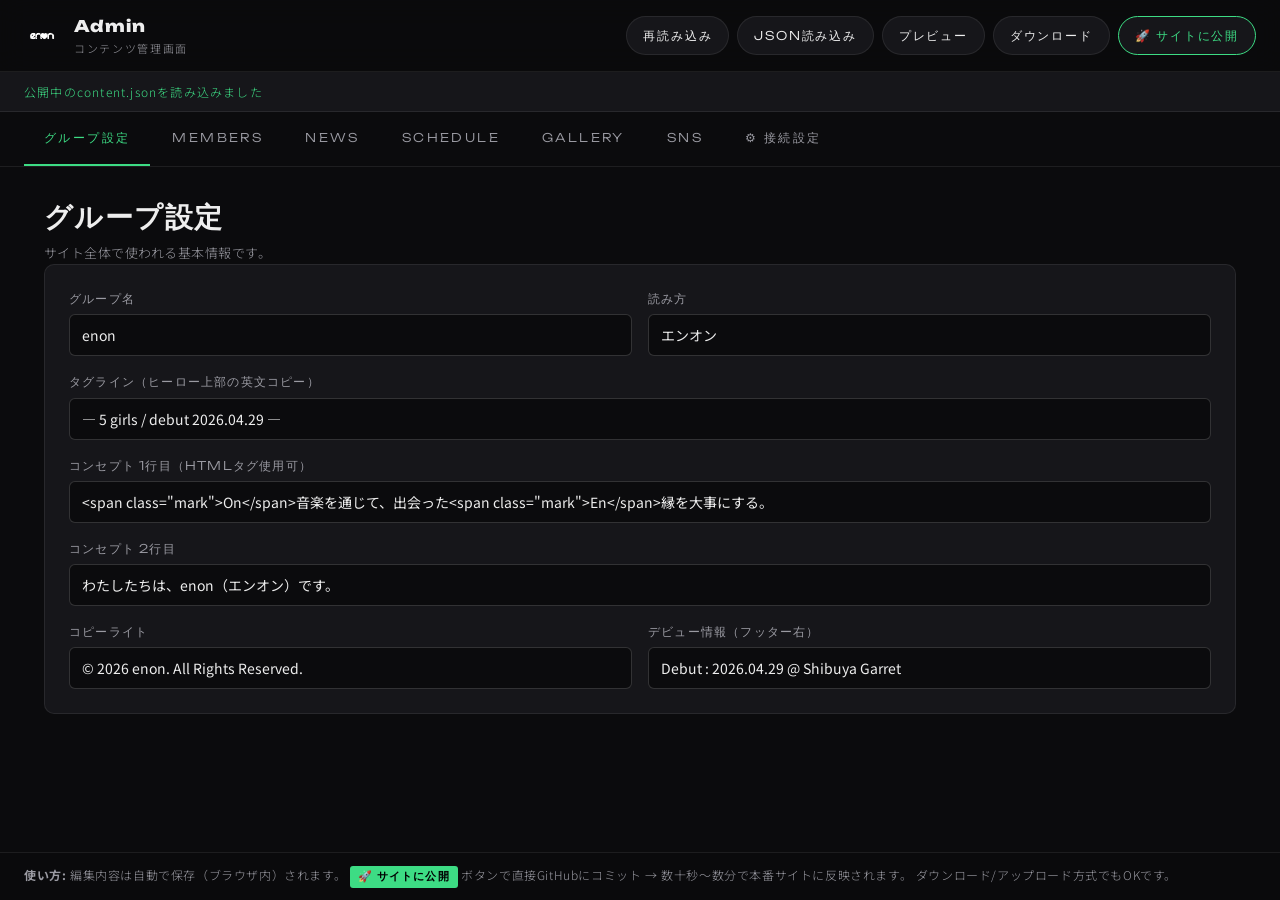
==== admin/index.html @ a54b24b9 "Add GitHub API direct publish" ====
<!DOCTYPE html>
<html lang="ja">
<head>
<meta charset="UTF-8">
<meta name="viewport" content="width=device-width,initial-scale=1">
<title>enon Admin | コンテンツ管理</title>
<meta name="robots" content="noindex,nofollow">
<link rel="icon" type="image/svg+xml" href="../images/logo.png">
<link rel="stylesheet" href="admin.css">
</head>
<body>

<header class="a-header">
  <div class="a-header__brand">
    <img src="../images/logo.png" alt="enon" class="a-header__logo">
    <div>
      <div class="a-header__title">Admin</div>
      <div class="a-header__sub">コンテンツ管理画面</div>
    </div>
  </div>
  <div class="a-header__actions">
    <button class="a-btn a-btn--ghost" id="loadFromFileBtn" title="公開中のcontent.jsonに戻す">再読み込み</button>
    <button class="a-btn a-btn--ghost" id="importBtn" title="JSONファイルを読み込む">JSON読み込み</button>
    <button class="a-btn a-btn--ghost" id="previewBtn">プレビュー</button>
    <button class="a-btn a-btn--ghost" id="downloadBtn" title="content.jsonをダウンロード">ダウンロード</button>
    <button class="a-btn a-btn--primary" id="publishBtn">🚀 サイトに公開</button>
    <input type="file" id="importFile" accept=".json,application/json" hidden>
  </div>
</header>

<div class="a-status" id="status"></div>

<nav class="a-tabs">
  <button class="a-tab active" data-tab="group">グループ設定</button>
  <button class="a-tab" data-tab="members">Members</button>
  <button class="a-tab" data-tab="news">News</button>
  <button class="a-tab" data-tab="schedule">Schedule</button>
  <button class="a-tab" data-tab="gallery">Gallery</button>
  <button class="a-tab" data-tab="sns">SNS</button>
  <button class="a-tab" data-tab="settings">⚙ 接続設定</button>
</nav>

<main class="a-main">

  <!-- GROUP -->
  <section class="a-pane active" data-pane="group">
    <h2 class="a-pane__title">グループ設定</h2>
    <p class="a-pane__desc">サイト全体で使われる基本情報です。</p>
    <div class="a-grid">
      <label class="a-field">
        <span>グループ名</span>
        <input type="text" data-group="name">
      </label>
      <label class="a-field">
        <span>読み方</span>
        <input type="text" data-group="reading">
      </label>
      <label class="a-field a-field--wide">
        <span>タグライン（ヒーロー上部の英文コピー）</span>
        <input type="text" data-group="tagline">
      </label>
      <label class="a-field a-field--wide">
        <span>コンセプト 1行目（HTMLタグ使用可）</span>
        <input type="text" data-group="conceptLine1">
      </label>
      <label class="a-field a-field--wide">
        <span>コンセプト 2行目</span>
        <input type="text" data-group="conceptLine2">
      </label>
      <label class="a-field">
        <span>コピーライト</span>
        <input type="text" data-group="copyright">
      </label>
      <label class="a-field">
        <span>デビュー情報（フッター右）</span>
        <input type="text" data-group="debutLine">
      </label>
    </div>
  </section>

  <!-- MEMBERS -->
  <section class="a-pane" data-pane="members">
    <div class="a-pane__head">
      <div>
        <h2 class="a-pane__title">Members</h2>
        <p class="a-pane__desc">メンバー情報の追加・編集・並び替え・削除。</p>
      </div>
      <button class="a-btn a-btn--primary" id="addMemberBtn">＋ メンバー追加</button>
    </div>
    <div class="a-list" id="memberList"></div>
  </section>

  <!-- NEWS -->
  <section class="a-pane" data-pane="news">
    <div class="a-pane__head">
      <div>
        <h2 class="a-pane__title">News</h2>
        <p class="a-pane__desc">お知らせ一覧。上にある項目ほどサイトの上部に表示されます。</p>
      </div>
      <button class="a-btn a-btn--primary" id="addNewsBtn">＋ ニュース追加</button>
    </div>
    <div class="a-list" id="newsList"></div>
  </section>

  <!-- SCHEDULE -->
  <section class="a-pane" data-pane="schedule">
    <div class="a-pane__head">
      <div>
        <h2 class="a-pane__title">Schedule</h2>
        <p class="a-pane__desc">ライブ・イベント・メディア出演情報。</p>
      </div>
      <button class="a-btn a-btn--primary" id="addScheduleBtn">＋ スケジュール追加</button>
    </div>
    <div class="a-list" id="scheduleList"></div>
  </section>

  <!-- GALLERY -->
  <section class="a-pane" data-pane="gallery">
    <div class="a-pane__head">
      <div>
        <h2 class="a-pane__title">Gallery</h2>
        <p class="a-pane__desc">ギャラリーセルのラベルと背景カラー（c1〜c8）。</p>
      </div>
      <button class="a-btn a-btn--primary" id="addGalleryBtn">＋ ギャラリー追加</button>
    </div>
    <div class="a-list" id="galleryList"></div>
  </section>

  <!-- SNS -->
  <section class="a-pane" data-pane="sns">
    <div class="a-pane__head">
      <div>
        <h2 class="a-pane__title">SNS リンク</h2>
        <p class="a-pane__desc">トップページ下部のSNSボタンのリンクとラベル。</p>
      </div>
      <button class="a-btn a-btn--primary" id="addSnsBtn">＋ SNS追加</button>
    </div>
    <div class="a-list" id="snsList"></div>
  </section>

  <!-- SETTINGS -->
  <section class="a-pane" data-pane="settings">
    <h2 class="a-pane__title">⚙ GitHub 接続設定</h2>
    <p class="a-pane__desc">「🚀 サイトに公開」ボタンで、編集内容を直接GitHubにコミットするための設定です。Tokenはこのブラウザ内にのみ保存され、外部には送信されません。</p>

    <div class="a-grid" style="margin-bottom:20px">
      <label class="a-field">
        <span>GitHub Username</span>
        <input type="text" id="gh-owner" placeholder="yamada41122">
      </label>
      <label class="a-field">
        <span>Repository Name</span>
        <input type="text" id="gh-repo" placeholder="enon_web">
      </label>
      <label class="a-field">
        <span>Branch</span>
        <input type="text" id="gh-branch" placeholder="main">
      </label>
      <label class="a-field">
        <span>Personal Access Token (PAT)</span>
        <input type="password" id="gh-token" placeholder="github_pat_... または ghp_..." autocomplete="off">
      </label>
      <div class="a-field a-field--wide" style="flex-direction:row;gap:10px;align-items:center;flex-wrap:wrap">
        <button class="a-btn a-btn--primary" id="saveSettingsBtn">設定を保存</button>
        <button class="a-btn a-btn--ghost" id="testConnBtn">接続テスト</button>
        <button class="a-btn a-btn--danger" id="clearTokenBtn">Tokenを削除</button>
        <label style="display:inline-flex;gap:6px;align-items:center;font-size:12px;color:var(--a-text-dim)">
          <input type="checkbox" id="gh-showToken"> Tokenを表示
        </label>
      </div>
    </div>

    <div style="background:var(--a-panel);border:1px solid var(--a-line);border-radius:10px;padding:22px;line-height:1.9">
      <h3 style="font-family:'Unbounded',sans-serif;font-size:14px;letter-spacing:.15em;margin-bottom:12px;color:var(--a-accent)">📘 Personal Access Tokenの作成手順</h3>
      <ol style="padding-left:20px;color:var(--a-text-dim);font-size:13px">
        <li><a href="https://github.com/settings/personal-access-tokens/new" target="_blank" rel="noopener">Fine-grained Personal Access Token 発行ページ</a>を開く</li>
        <li><strong>Token name</strong>: <code>enon-admin</code> など</li>
        <li><strong>Expiration</strong>: 90日など任意</li>
        <li><strong>Repository access</strong>: <code>Only select repositories</code> → <code>enon_web</code> を選択</li>
        <li><strong>Permissions</strong> → <strong>Repository permissions</strong> で <code>Contents</code> を <code>Read and write</code> に設定</li>
        <li><strong>Generate token</strong> → 表示された <code>github_pat_...</code> をコピーして上の欄に貼り付け</li>
        <li>「設定を保存」→「接続テスト」で確認</li>
      </ol>
      <p style="margin-top:14px;font-size:12px;color:var(--a-text-dim)">
        <strong>🔒 セキュリティ:</strong> Tokenはお使いのブラウザのlocalStorageにのみ保存されます。他人と共有しているPCでは使用後に「Tokenを削除」を押してください。
      </p>
    </div>
  </section>

</main>

<footer class="a-footer">
  <div class="a-footer__hint">
    <strong>使い方:</strong> 編集内容は自動で保存（ブラウザ内）されます。
    <span class="a-kbd">🚀 サイトに公開</span> ボタンで直接GitHubにコミット → 数十秒〜数分で本番サイトに反映されます。
    ダウンロード/アップロード方式でもOKです。
  </div>
</footer>

<script src="admin.js"></script>
</body>
</html>
---- admin/admin.css ----
/* =========================================================
   enon admin - management UI
   ========================================================= */
@import url('https://fonts.googleapis.com/css2?family=Noto+Sans+JP:wght@300;400;500;700&family=Unbounded:wght@400;600;800&display=swap');

:root{
  --a-bg:#0b0b0d;
  --a-panel:#16161a;
  --a-panel-2:#1e1e24;
  --a-line:rgba(255,255,255,.08);
  --a-line-strong:rgba(255,255,255,.16);
  --a-text:#eee;
  --a-text-dim:#9a9aa2;
  --a-accent:#3ddc84;
  --a-accent-2:#4fd1ff;
  --a-danger:#ff5a6e;
  --a-warn:#ffd84a;
}

*{box-sizing:border-box;margin:0;padding:0}
html,body{background:var(--a-bg);color:var(--a-text);font-family:'Noto Sans JP',sans-serif;font-weight:300;letter-spacing:.03em;line-height:1.6}
a{color:var(--a-accent-2);text-decoration:none}
img{display:block;max-width:100%}
button{font:inherit;cursor:pointer}

/* HEADER */
.a-header{
  position:sticky;top:0;z-index:20;
  display:flex;align-items:center;justify-content:space-between;gap:20px;
  padding:14px 24px;
  background:rgba(11,11,13,.92);
  backdrop-filter:blur(14px);
  border-bottom:1px solid var(--a-line);
  flex-wrap:wrap;
}
.a-header__brand{display:flex;align-items:center;gap:14px}
.a-header__logo{height:36px;width:auto}
.a-header__title{font-family:'Unbounded',sans-serif;font-size:16px;font-weight:800;letter-spacing:.08em}
.a-header__sub{font-size:11px;color:var(--a-text-dim);letter-spacing:.15em}
.a-header__actions{display:flex;gap:8px;flex-wrap:wrap}

.a-btn{
  border:1px solid var(--a-line-strong);background:var(--a-panel);color:var(--a-text);
  padding:9px 16px;border-radius:999px;font-size:12px;letter-spacing:.15em;
  font-family:'Unbounded',sans-serif;text-transform:uppercase;
  transition:all .2s;white-space:nowrap;
}
.a-btn:hover{border-color:var(--a-text);background:var(--a-panel-2)}
.a-btn--primary{border-color:var(--a-accent);color:var(--a-accent)}
.a-btn--primary:hover{background:var(--a-accent);color:#000}
.a-btn--ghost{border-color:var(--a-line)}
.a-btn--danger{border-color:var(--a-danger);color:var(--a-danger)}
.a-btn--danger:hover{background:var(--a-danger);color:#000}
.a-btn--sm{padding:6px 12px;font-size:11px}

/* STATUS bar */
.a-status{
  padding:10px 24px;font-size:12px;color:var(--a-text-dim);letter-spacing:.1em;
  border-bottom:1px solid var(--a-line);background:var(--a-panel);
  min-height:38px;display:flex;align-items:center;
}
.a-status.ok{color:var(--a-accent)}
.a-status.err{color:var(--a-danger)}

/* TABS */
.a-tabs{
  display:flex;gap:2px;padding:0 24px;background:var(--a-bg);
  border-bottom:1px solid var(--a-line);
  overflow-x:auto;
}
.a-tab{
  background:transparent;border:0;color:var(--a-text-dim);
  padding:16px 20px;font-size:12px;letter-spacing:.2em;text-transform:uppercase;
  font-family:'Unbounded',sans-serif;border-bottom:2px solid transparent;
  transition:color .2s,border-color .2s;white-space:nowrap;
}
.a-tab:hover{color:var(--a-text)}
.a-tab.active{color:var(--a-accent);border-bottom-color:var(--a-accent)}

/* PANES */
.a-main{padding:28px 24px 120px;max-width:1240px;margin:0 auto}
.a-pane{display:none}
.a-pane.active{display:block;animation:fadeIn .25s ease}
@keyframes fadeIn{from{opacity:0;transform:translateY(6px)}to{opacity:1;transform:none}}
.a-pane__head{display:flex;justify-content:space-between;align-items:flex-end;gap:20px;margin-bottom:24px;flex-wrap:wrap}
.a-pane__title{font-family:'Unbounded',sans-serif;font-size:28px;font-weight:800;letter-spacing:.05em}
.a-pane__desc{color:var(--a-text-dim);font-size:13px;margin-top:4px}

/* FIELD GRID */
.a-grid{
  display:grid;grid-template-columns:repeat(2,1fr);gap:16px;
  background:var(--a-panel);padding:24px;border-radius:10px;border:1px solid var(--a-line);
}
.a-field{display:flex;flex-direction:column;gap:6px}
.a-field--wide{grid-column:1 / -1}
.a-field > span{font-size:12px;color:var(--a-text-dim);letter-spacing:.1em;font-family:'Unbounded',sans-serif;text-transform:uppercase}
.a-field input,.a-field textarea,.a-field select{
  background:var(--a-bg);color:var(--a-text);
  border:1px solid var(--a-line-strong);border-radius:6px;
  padding:10px 12px;font-size:14px;font-family:inherit;
  transition:border-color .2s;
}
.a-field input:focus,.a-field textarea:focus,.a-field select:focus{outline:none;border-color:var(--a-accent)}
.a-field textarea{resize:vertical;min-height:86px;line-height:1.6}
@media (max-width:720px){
  .a-grid{grid-template-columns:1fr;padding:16px}
}

/* LIST (cards) */
.a-list{display:flex;flex-direction:column;gap:12px}
.a-card{
  background:var(--a-panel);border:1px solid var(--a-line);border-radius:10px;
  padding:18px 20px;transition:border-color .2s;
}
.a-card:hover{border-color:var(--a-line-strong)}
.a-card__head{
  display:flex;align-items:center;justify-content:space-between;gap:12px;
  margin-bottom:12px;flex-wrap:wrap;
}
.a-card__label{font-family:'Unbounded',sans-serif;font-size:12px;letter-spacing:.15em;color:var(--a-text-dim);text-transform:uppercase}
.a-card__badge{
  display:inline-block;padding:3px 8px;border-radius:4px;font-size:10px;
  letter-spacing:.2em;text-transform:uppercase;font-family:'Unbounded',sans-serif;
  border:1px solid currentColor;
}
.a-card__badge.live{color:#ff7ab6}
.a-card__badge.info{color:#4fd1ff}
.a-card__badge.media{color:#3ddc84}
.a-card__badge.goods{color:#ffd84a}
.a-card__actions{display:flex;gap:6px}

.a-card__grid{display:grid;grid-template-columns:repeat(2,1fr);gap:12px}
.a-card__grid--3{grid-template-columns:repeat(3,1fr)}
.a-card__grid--4{grid-template-columns:repeat(4,1fr)}
.a-card__field{display:flex;flex-direction:column;gap:4px}
.a-card__field--wide{grid-column:1 / -1}
.a-card__field > span{font-size:11px;color:var(--a-text-dim);letter-spacing:.1em;font-family:'Unbounded',sans-serif;text-transform:uppercase}
.a-card__field input,.a-card__field select,.a-card__field textarea{
  background:var(--a-bg);color:var(--a-text);
  border:1px solid var(--a-line-strong);border-radius:5px;
  padding:8px 10px;font-size:13px;font-family:inherit;
}
.a-card__field input:focus,.a-card__field select:focus,.a-card__field textarea:focus{outline:none;border-color:var(--a-accent)}
.a-card__field textarea{resize:vertical;min-height:60px;line-height:1.55}

@media (max-width:720px){
  .a-card__grid,.a-card__grid--3,.a-card__grid--4{grid-template-columns:1fr}
}

/* FOOTER hint */
.a-footer{
  position:fixed;left:0;right:0;bottom:0;z-index:20;
  background:rgba(11,11,13,.95);
  border-top:1px solid var(--a-line);
  padding:12px 24px;font-size:12px;color:var(--a-text-dim);letter-spacing:.05em;
  backdrop-filter:blur(12px);
}
.a-footer code{background:var(--a-panel);padding:2px 6px;border-radius:3px;color:var(--a-accent-2);font-family:ui-monospace,monospace}
.a-kbd{
  display:inline-block;padding:2px 8px;background:var(--a-accent);color:#000;
  border-radius:3px;font-weight:600;letter-spacing:.1em;font-family:'Unbounded',sans-serif;font-size:11px;
}

@media (max-width:720px){
  .a-header{padding:12px 14px}
  .a-header__sub{display:none}
  .a-tabs{padding:0 8px}
  .a-tab{padding:14px 12px;font-size:11px;letter-spacing:.15em}
  .a-main{padding:20px 14px 160px}
  .a-pane__title{font-size:22px}
}

/* small helpers */
.a-mover{display:inline-flex;gap:2px}
.a-drag-handle{
  display:inline-flex;align-items:center;justify-content:center;
  width:32px;height:32px;border:1px solid var(--a-line-strong);border-radius:6px;
  background:var(--a-panel);color:var(--a-text-dim);
}
.a-drag-handle:hover{color:var(--a-text);border-color:var(--a-text)}
.a-empty{padding:40px;text-align:center;color:var(--a-text-dim);border:1px dashed var(--a-line-strong);border-radius:10px}
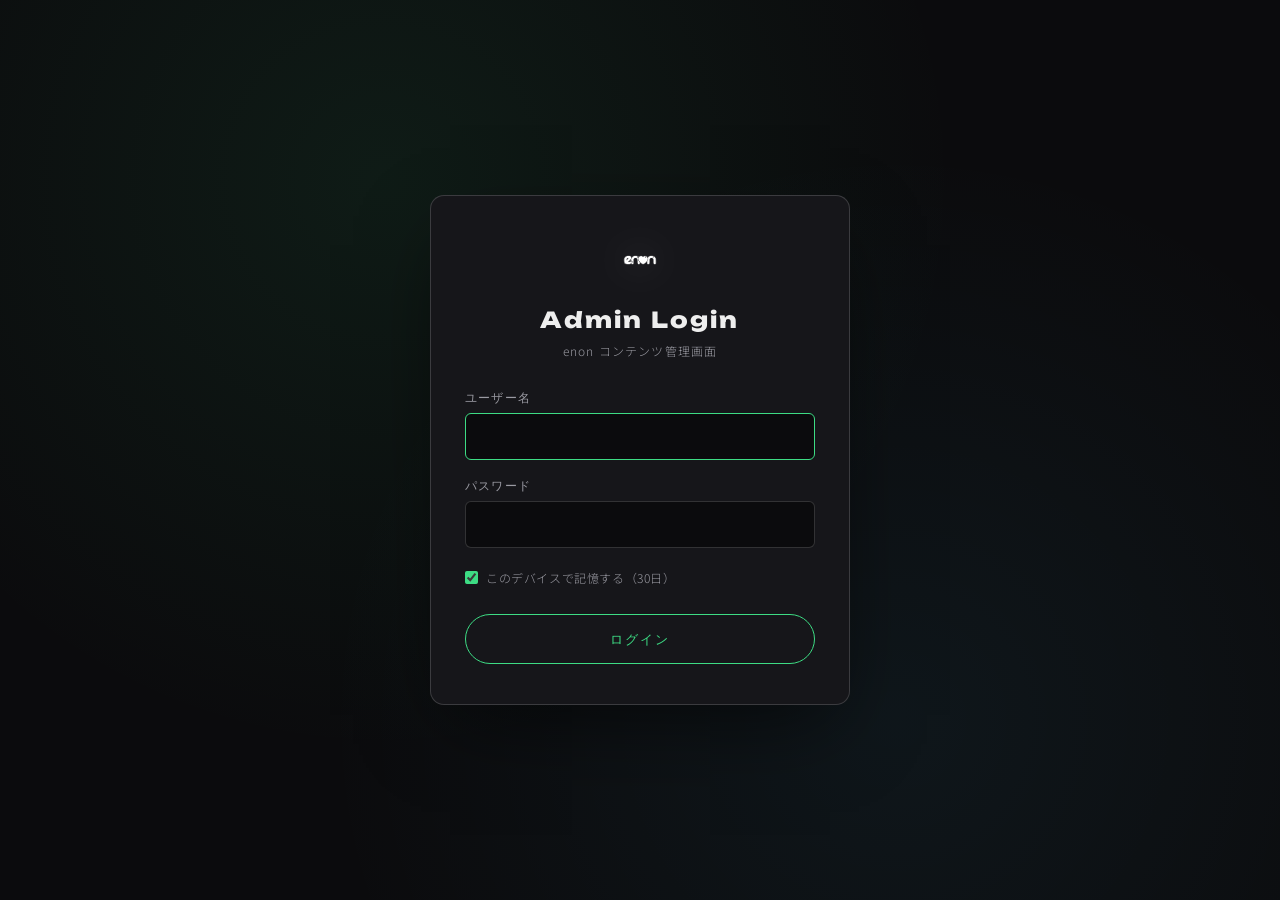
==== commit 64a004e0: "Add login gate to admin" ====
--- a/admin/index.html
+++ b/admin/index.html
@@ -5,10 +5,35 @@
 <meta name="viewport" content="width=device-width,initial-scale=1">
 <title>enon Admin | コンテンツ管理</title>
 <meta name="robots" content="noindex,nofollow">
-<link rel="icon" type="image/svg+xml" href="../images/logo.png">
+<link rel="icon" type="image/png" href="../images/logo.png">
 <link rel="stylesheet" href="admin.css">
 </head>
-<body>
+<body class="a-locked">
+
+<!-- LOGIN GATE -->
+<div class="a-login" id="loginGate">
+  <div class="a-login__card">
+    <img src="../images/logo.png" alt="enon" class="a-login__logo">
+    <h1 class="a-login__title">Admin Login</h1>
+    <p class="a-login__sub">enon コンテンツ管理画面</p>
+    <form id="loginForm" autocomplete="off">
+      <label class="a-field">
+        <span>ユーザー名</span>
+        <input type="text" id="loginUser" autocomplete="username" required>
+      </label>
+      <label class="a-field">
+        <span>パスワード</span>
+        <input type="password" id="loginPass" autocomplete="current-password" required>
+      </label>
+      <label class="a-login__remember">
+        <input type="checkbox" id="loginRemember" checked>
+        <span>このデバイスで記憶する（30日）</span>
+      </label>
+      <div class="a-login__error" id="loginError" hidden></div>
+      <button type="submit" class="a-btn a-btn--primary a-login__submit">ログイン</button>
+    </form>
+  </div>
+</div>
 
 <header class="a-header">
   <div class="a-header__brand">
@@ -24,6 +49,7 @@
     <button class="a-btn a-btn--ghost" id="previewBtn">プレビュー</button>
     <button class="a-btn a-btn--ghost" id="downloadBtn" title="content.jsonをダウンロード">ダウンロード</button>
     <button class="a-btn a-btn--primary" id="publishBtn">🚀 サイトに公開</button>
+    <button class="a-btn a-btn--ghost" id="logoutBtn" title="ログアウト">ログアウト</button>
     <input type="file" id="importFile" accept=".json,application/json" hidden>
   </div>
 </header>
@@ -87,7 +113,7 @@
       </div>
       <button class="a-btn a-btn--primary" id="addMemberBtn">＋ メンバー追加</button>
     </div>
-    <div class="a-list" id="memberList"></div>
+    <div class="a-list" id="membersList"></div>
   </section>
 
   <!-- NEWS -->
--- a/admin/admin.css
+++ b/admin/admin.css
@@ -179,3 +179,64 @@
 }
 .a-drag-handle:hover{color:var(--a-text);border-color:var(--a-text)}
 .a-empty{padding:40px;text-align:center;color:var(--a-text-dim);border:1px dashed var(--a-line-strong);border-radius:10px}
+
+/* ---------- LOGIN GATE ---------- */
+body.a-locked > .a-header,
+body.a-locked > .a-status,
+body.a-locked > .a-tabs,
+body.a-locked > .a-main,
+body.a-locked > .a-footer{
+  display:none !important;
+}
+.a-login{
+  position:fixed;inset:0;z-index:100;
+  display:flex;align-items:center;justify-content:center;
+  background:
+    radial-gradient(circle at 30% 20%, rgba(61,220,132,.08), transparent 50%),
+    radial-gradient(circle at 70% 80%, rgba(79,209,255,.06), transparent 50%),
+    var(--a-bg);
+  padding:24px;
+}
+body:not(.a-locked) .a-login{display:none}
+.a-login__card{
+  width:100%;max-width:420px;
+  background:var(--a-panel);border:1px solid var(--a-line-strong);border-radius:14px;
+  padding:40px 34px;box-shadow:0 30px 80px -20px rgba(0,0,0,.6);
+  animation:loginIn .5s cubic-bezier(.2,.8,.2,1);
+}
+@keyframes loginIn{
+  from{opacity:0;transform:translateY(20px) scale(.96)}
+  to{opacity:1;transform:none}
+}
+.a-login__logo{
+  display:block;margin:0 auto 18px;height:48px;width:auto;
+  filter:drop-shadow(0 0 20px rgba(255,255,255,.3));
+}
+.a-login__title{
+  font-family:'Unbounded',sans-serif;font-size:22px;font-weight:800;letter-spacing:.1em;
+  text-align:center;margin-bottom:4px;
+}
+.a-login__sub{
+  text-align:center;color:var(--a-text-dim);font-size:12px;letter-spacing:.1em;
+  margin-bottom:28px;
+}
+.a-login form{display:flex;flex-direction:column;gap:16px}
+.a-login .a-field input{
+  background:var(--a-bg);color:var(--a-text);
+  border:1px solid var(--a-line-strong);border-radius:6px;
+  padding:12px 14px;font-size:15px;font-family:inherit;
+  transition:border-color .2s;
+}
+.a-login .a-field input:focus{outline:none;border-color:var(--a-accent)}
+.a-login__remember{
+  display:flex;align-items:center;gap:8px;
+  color:var(--a-text-dim);font-size:12px;letter-spacing:.05em;margin-top:4px;
+  cursor:pointer;user-select:none;
+}
+.a-login__remember input{accent-color:var(--a-accent)}
+.a-login__submit{margin-top:10px;padding:14px;font-size:13px}
+.a-login__error{
+  background:rgba(255,90,110,.1);border:1px solid var(--a-danger);
+  color:var(--a-danger);padding:10px 14px;border-radius:6px;
+  font-size:13px;letter-spacing:.02em;
+}
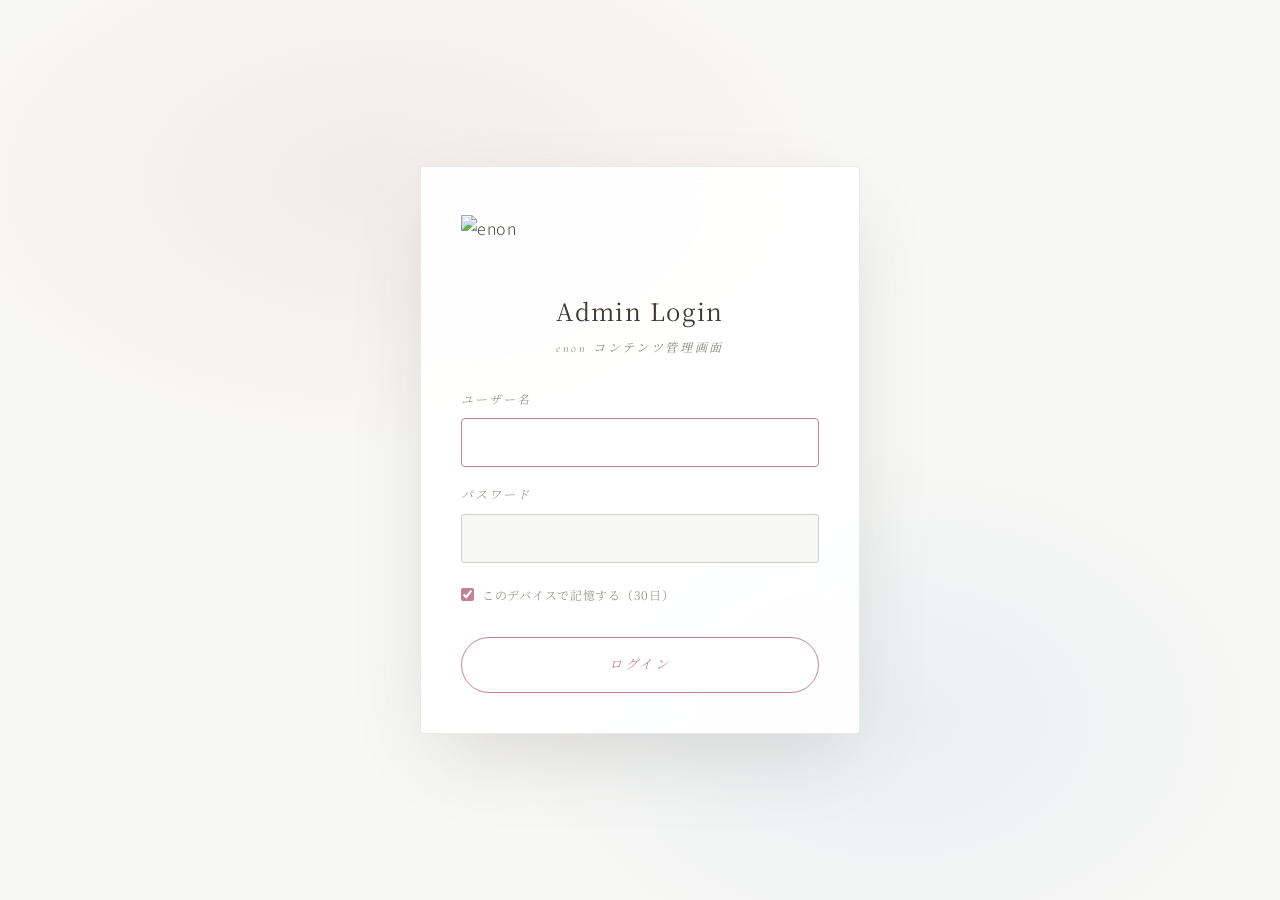
==== commit 1288c9fa: "i18n: Japanese + English with auto-detection and switcher" ====
--- a/admin/index.html
+++ b/admin/index.html
@@ -78,20 +78,36 @@
         <input type="text" data-group="name">
       </label>
       <label class="a-field">
-        <span>読み方</span>
+        <span>読み方 (JP)</span>
         <input type="text" data-group="reading">
       </label>
-      <label class="a-field a-field--wide">
-        <span>タグライン（ヒーロー上部の英文コピー）</span>
+      <label class="a-field">
+        <span>Reading (EN)</span>
+        <input type="text" data-group="reading_en">
+      </label>
+      <label class="a-field a-field--wide">
+        <span>タグライン (JP)</span>
         <input type="text" data-group="tagline">
       </label>
       <label class="a-field a-field--wide">
-        <span>コンセプト 1行目（HTMLタグ使用可）</span>
+        <span>Tagline (EN)</span>
+        <input type="text" data-group="tagline_en">
+      </label>
+      <label class="a-field a-field--wide">
+        <span>コンセプト 1行目 (JP / HTMLタグ使用可)</span>
         <input type="text" data-group="conceptLine1">
       </label>
       <label class="a-field a-field--wide">
-        <span>コンセプト 2行目</span>
+        <span>Concept Line 1 (EN / HTML allowed)</span>
+        <input type="text" data-group="conceptLine1_en">
+      </label>
+      <label class="a-field a-field--wide">
+        <span>コンセプト 2行目 (JP)</span>
         <input type="text" data-group="conceptLine2">
+      </label>
+      <label class="a-field a-field--wide">
+        <span>Concept Line 2 (EN)</span>
+        <input type="text" data-group="conceptLine2_en">
       </label>
       <label class="a-field">
         <span>コピーライト</span>
@@ -121,7 +137,7 @@
     <div class="a-pane__head">
       <div>
         <h2 class="a-pane__title">News</h2>
-        <p class="a-pane__desc">お知らせ一覧。上にある項目ほどサイトの上部に表示されます。</p>
+        <p class="a-pane__desc">お知らせ一覧。日付の新しい順に自動でソートされ、サイトでも同じ順で表示されます。</p>
       </div>
       <button class="a-btn a-btn--primary" id="addNewsBtn">＋ ニュース追加</button>
     </div>
--- a/admin/admin.css
+++ b/admin/admin.css
@@ -1,184 +1,350 @@
 /* =========================================================
-   enon admin - management UI
+   enon admin — brand tone (off-white / mincho / soft feminine)
    ========================================================= */
-@import url('https://fonts.googleapis.com/css2?family=Noto+Sans+JP:wght@300;400;500;700&family=Unbounded:wght@400;600;800&display=swap');
+@import url('https://fonts.googleapis.com/css2?family=Noto+Sans+JP:wght@300;400;500&family=Noto+Serif+JP:wght@300;400;500;600&family=Cormorant+Garamond:ital,wght@0,300;0,400;0,500;1,300;1,400;1,500&display=swap');
 
 :root{
-  --a-bg:#0b0b0d;
-  --a-panel:#16161a;
-  --a-panel-2:#1e1e24;
-  --a-line:rgba(255,255,255,.08);
-  --a-line-strong:rgba(255,255,255,.16);
-  --a-text:#eee;
-  --a-text-dim:#9a9aa2;
-  --a-accent:#3ddc84;
-  --a-accent-2:#4fd1ff;
-  --a-danger:#ff5a6e;
-  --a-warn:#ffd84a;
+  /* base palette — matches public site */
+  --a-bg:#F7F7F5;
+  --a-bg-soft:#EDE8E3;
+  --a-bg-warm:#F2EDE8;
+  --a-panel:rgba(255,255,255,.82);
+  --a-panel-2:rgba(255,255,255,.95);
+  --a-line:rgba(63,53,47,.10);
+  --a-line-strong:rgba(63,53,47,.20);
+
+  --a-text:#3F3833;
+  --a-text-dim:#8C857F;
+  --a-text-soft:#B5ADA6;
+
+  /* accents */
+  --a-accent:#C28194;       /* deeper smoky pink for action */
+  --a-accent-soft:#F4E4E4;
+  --a-accent-2:#BFB7AE;     /* greige */
+  --a-accent-3:#7B98AC;     /* smoky blue */
+  --a-accent-4:#7DA86B;     /* sage green */
+  --a-danger:#C76A78;
+  --a-warn:#B5A56B;
+
+  --serif:'Noto Serif JP','Cormorant Garamond',serif;
+  --serif-en:'Cormorant Garamond','Noto Serif JP',serif;
+  --sans:'Noto Sans JP',sans-serif;
 }
 
 *{box-sizing:border-box;margin:0;padding:0}
-html,body{background:var(--a-bg);color:var(--a-text);font-family:'Noto Sans JP',sans-serif;font-weight:300;letter-spacing:.03em;line-height:1.6}
-a{color:var(--a-accent-2);text-decoration:none}
+html,body{
+  background:var(--a-bg);color:var(--a-text);
+  font-family:var(--sans);font-weight:300;
+  letter-spacing:.04em;line-height:1.7;
+  -webkit-font-smoothing:antialiased;
+}
+body{animation:pageEnter 1s ease-out both}
+@keyframes pageEnter{from{opacity:0}to{opacity:1}}
+
+a{color:var(--a-accent-3);text-decoration:none;transition:opacity .4s,color .4s}
+a:hover{opacity:.7}
 img{display:block;max-width:100%}
 button{font:inherit;cursor:pointer}
 
-/* HEADER */
+/* aurora background — same vibe as public site, lighter */
+body::before{
+  content:"";position:fixed;inset:-10%;pointer-events:none;z-index:-2;
+  background:
+    radial-gradient(ellipse 50% 35% at 12% 18%, rgba(255,205,215,.22), transparent 65%),
+    radial-gradient(ellipse 40% 35% at 32% 78%, rgba(255,222,188,.16), transparent 65%),
+    radial-gradient(ellipse 50% 38% at 58% 22%, rgba(228,235,182,.14), transparent 65%),
+    radial-gradient(ellipse 45% 35% at 78% 62%, rgba(190,228,205,.16), transparent 65%),
+    radial-gradient(ellipse 52% 38% at 90% 14%, rgba(186,212,228,.18), transparent 65%),
+    radial-gradient(ellipse 45% 40% at 50% 92%, rgba(216,200,232,.16), transparent 65%);
+  animation:bgDrift 30s ease-in-out infinite alternate, hueShift 60s linear infinite;
+}
+@keyframes bgDrift{
+  0%{transform:translate3d(-3%,-2%,0) scale(1)}
+  100%{transform:translate3d(3%,2%,0) scale(1.05)}
+}
+@keyframes hueShift{
+  0%,100%{filter:hue-rotate(0deg)}
+  50%{filter:hue-rotate(15deg)}
+}
+
+/* ---------- HEADER ---------- */
 .a-header{
   position:sticky;top:0;z-index:20;
   display:flex;align-items:center;justify-content:space-between;gap:20px;
-  padding:14px 24px;
-  background:rgba(11,11,13,.92);
-  backdrop-filter:blur(14px);
+  padding:18px 28px;
+  background:rgba(247,247,245,.82);
+  backdrop-filter:blur(20px) saturate(1.05);
   border-bottom:1px solid var(--a-line);
   flex-wrap:wrap;
 }
-.a-header__brand{display:flex;align-items:center;gap:14px}
-.a-header__logo{height:36px;width:auto}
-.a-header__title{font-family:'Unbounded',sans-serif;font-size:16px;font-weight:800;letter-spacing:.08em}
-.a-header__sub{font-size:11px;color:var(--a-text-dim);letter-spacing:.15em}
+.a-header__brand{display:flex;align-items:center;gap:16px}
+.a-header__logo{height:42px;width:auto;opacity:.9}
+.a-header__title{
+  font-family:var(--serif);font-weight:400;
+  font-size:18px;letter-spacing:.05em;color:var(--a-text);
+}
+.a-header__sub{
+  font-family:var(--serif-en);font-style:italic;
+  font-size:12px;color:var(--a-text-dim);letter-spacing:.18em;
+}
 .a-header__actions{display:flex;gap:8px;flex-wrap:wrap}
 
+/* ---------- BUTTONS ---------- */
 .a-btn{
-  border:1px solid var(--a-line-strong);background:var(--a-panel);color:var(--a-text);
-  padding:9px 16px;border-radius:999px;font-size:12px;letter-spacing:.15em;
-  font-family:'Unbounded',sans-serif;text-transform:uppercase;
-  transition:all .2s;white-space:nowrap;
-}
-.a-btn:hover{border-color:var(--a-text);background:var(--a-panel-2)}
-.a-btn--primary{border-color:var(--a-accent);color:var(--a-accent)}
-.a-btn--primary:hover{background:var(--a-accent);color:#000}
+  border:1px solid var(--a-line-strong);
+  background:rgba(255,255,255,.6);color:var(--a-text);
+  padding:10px 20px;border-radius:999px;
+  font-family:var(--serif-en);font-style:italic;font-weight:400;
+  font-size:12px;letter-spacing:.18em;
+  transition:all .5s cubic-bezier(.25,.8,.25,1);
+  white-space:nowrap;
+}
+.a-btn:hover{
+  border-color:var(--a-accent-2);background:var(--a-accent-soft);
+  color:var(--a-text);
+}
+.a-btn--primary{
+  border-color:var(--a-accent);color:var(--a-accent);
+  background:rgba(255,255,255,.7);
+}
+.a-btn--primary:hover{background:var(--a-accent);color:#fff;border-color:var(--a-accent)}
 .a-btn--ghost{border-color:var(--a-line)}
-.a-btn--danger{border-color:var(--a-danger);color:var(--a-danger)}
-.a-btn--danger:hover{background:var(--a-danger);color:#000}
-.a-btn--sm{padding:6px 12px;font-size:11px}
-
-/* STATUS bar */
+.a-btn--danger{border-color:var(--a-danger);color:var(--a-danger);background:rgba(255,255,255,.6)}
+.a-btn--danger:hover{background:var(--a-danger);color:#fff;border-color:var(--a-danger)}
+.a-btn--sm{padding:7px 14px;font-size:11px;letter-spacing:.15em}
+
+/* ---------- STATUS bar ---------- */
 .a-status{
-  padding:10px 24px;font-size:12px;color:var(--a-text-dim);letter-spacing:.1em;
-  border-bottom:1px solid var(--a-line);background:var(--a-panel);
-  min-height:38px;display:flex;align-items:center;
-}
-.a-status.ok{color:var(--a-accent)}
+  padding:14px 28px;
+  font-family:var(--serif);font-size:13px;letter-spacing:.06em;
+  color:var(--a-text-dim);
+  border-bottom:1px solid var(--a-line);
+  background:var(--a-bg-warm);
+  min-height:42px;display:flex;align-items:center;
+}
+.a-status.ok{color:var(--a-accent-4)}
 .a-status.err{color:var(--a-danger)}
 
-/* TABS */
+/* ---------- TABS ---------- */
 .a-tabs{
-  display:flex;gap:2px;padding:0 24px;background:var(--a-bg);
+  display:flex;gap:0;padding:0 28px;
+  background:transparent;
   border-bottom:1px solid var(--a-line);
   overflow-x:auto;
 }
 .a-tab{
   background:transparent;border:0;color:var(--a-text-dim);
-  padding:16px 20px;font-size:12px;letter-spacing:.2em;text-transform:uppercase;
-  font-family:'Unbounded',sans-serif;border-bottom:2px solid transparent;
-  transition:color .2s,border-color .2s;white-space:nowrap;
-}
-.a-tab:hover{color:var(--a-text)}
+  padding:18px 22px;
+  font-family:var(--serif-en);font-style:italic;font-weight:400;
+  font-size:13px;letter-spacing:.22em;
+  border-bottom:1px solid transparent;
+  transition:color .5s,border-color .5s,letter-spacing .5s;
+  white-space:nowrap;
+}
+.a-tab:hover{color:var(--a-text);letter-spacing:.26em}
 .a-tab.active{color:var(--a-accent);border-bottom-color:var(--a-accent)}
 
-/* PANES */
-.a-main{padding:28px 24px 120px;max-width:1240px;margin:0 auto}
+/* ---------- PANES ---------- */
+.a-main{padding:48px 28px 140px;max-width:1240px;margin:0 auto}
 .a-pane{display:none}
-.a-pane.active{display:block;animation:fadeIn .25s ease}
-@keyframes fadeIn{from{opacity:0;transform:translateY(6px)}to{opacity:1;transform:none}}
-.a-pane__head{display:flex;justify-content:space-between;align-items:flex-end;gap:20px;margin-bottom:24px;flex-wrap:wrap}
-.a-pane__title{font-family:'Unbounded',sans-serif;font-size:28px;font-weight:800;letter-spacing:.05em}
-.a-pane__desc{color:var(--a-text-dim);font-size:13px;margin-top:4px}
-
-/* FIELD GRID */
+.a-pane.active{display:block;animation:fadeIn .5s ease}
+@keyframes fadeIn{
+  from{opacity:0;transform:translateY(8px)}
+  to{opacity:1;transform:none}
+}
+.a-pane__head{
+  display:flex;justify-content:space-between;align-items:flex-end;
+  gap:20px;margin-bottom:36px;flex-wrap:wrap;
+}
+.a-pane__title{
+  font-family:var(--serif);font-weight:400;
+  font-size:32px;letter-spacing:.05em;line-height:1.3;
+  color:var(--a-text);
+}
+.a-pane__desc{
+  color:var(--a-text-dim);font-size:13px;margin-top:6px;
+  letter-spacing:.06em;line-height:1.85;
+  font-family:var(--serif);
+}
+
+/* ---------- FIELD GRID ---------- */
 .a-grid{
-  display:grid;grid-template-columns:repeat(2,1fr);gap:16px;
-  background:var(--a-panel);padding:24px;border-radius:10px;border:1px solid var(--a-line);
-}
-.a-field{display:flex;flex-direction:column;gap:6px}
+  display:grid;grid-template-columns:repeat(2,1fr);gap:20px;
+  background:var(--a-panel);
+  padding:28px;border-radius:6px;border:1px solid var(--a-line);
+}
+.a-field{display:flex;flex-direction:column;gap:8px}
 .a-field--wide{grid-column:1 / -1}
-.a-field > span{font-size:12px;color:var(--a-text-dim);letter-spacing:.1em;font-family:'Unbounded',sans-serif;text-transform:uppercase}
+.a-field > span{
+  font-family:var(--serif-en);font-style:italic;
+  font-size:12px;color:var(--a-text-dim);letter-spacing:.16em;
+  text-transform:lowercase;
+}
 .a-field input,.a-field textarea,.a-field select{
-  background:var(--a-bg);color:var(--a-text);
-  border:1px solid var(--a-line-strong);border-radius:6px;
-  padding:10px 12px;font-size:14px;font-family:inherit;
-  transition:border-color .2s;
-}
-.a-field input:focus,.a-field textarea:focus,.a-field select:focus{outline:none;border-color:var(--a-accent)}
-.a-field textarea{resize:vertical;min-height:86px;line-height:1.6}
+  background:var(--a-panel-2);color:var(--a-text);
+  border:1px solid var(--a-line-strong);border-radius:4px;
+  padding:11px 14px;font-size:14px;font-family:var(--sans);font-weight:400;
+  transition:border-color .4s, background .3s;
+}
+.a-field input:focus,.a-field textarea:focus,.a-field select:focus{
+  outline:none;border-color:var(--a-accent);background:#fff;
+}
+.a-field textarea{resize:vertical;min-height:96px;line-height:1.8}
 @media (max-width:720px){
-  .a-grid{grid-template-columns:1fr;padding:16px}
-}
-
-/* LIST (cards) */
-.a-list{display:flex;flex-direction:column;gap:12px}
+  .a-grid{grid-template-columns:1fr;padding:18px}
+}
+
+/* ---------- LIST (cards) ---------- */
+.a-list{display:flex;flex-direction:column;gap:14px}
 .a-card{
-  background:var(--a-panel);border:1px solid var(--a-line);border-radius:10px;
-  padding:18px 20px;transition:border-color .2s;
-}
-.a-card:hover{border-color:var(--a-line-strong)}
+  background:var(--a-panel);border:1px solid var(--a-line);border-radius:4px;
+  padding:22px 24px;
+  transition:border-color .5s, box-shadow .5s, transform .5s;
+}
+.a-card:hover{
+  border-color:var(--a-line-strong);
+  box-shadow:0 16px 36px -22px rgba(63,53,47,.10);
+}
 .a-card__head{
   display:flex;align-items:center;justify-content:space-between;gap:12px;
-  margin-bottom:12px;flex-wrap:wrap;
-}
-.a-card__label{font-family:'Unbounded',sans-serif;font-size:12px;letter-spacing:.15em;color:var(--a-text-dim);text-transform:uppercase}
+  margin-bottom:14px;flex-wrap:wrap;
+}
+.a-card__label{
+  font-family:var(--serif);font-weight:400;
+  font-size:13px;letter-spacing:.06em;color:var(--a-text);
+}
 .a-card__badge{
-  display:inline-block;padding:3px 8px;border-radius:4px;font-size:10px;
-  letter-spacing:.2em;text-transform:uppercase;font-family:'Unbounded',sans-serif;
-  border:1px solid currentColor;
-}
-.a-card__badge.live{color:#ff7ab6}
-.a-card__badge.info{color:#4fd1ff}
-.a-card__badge.media{color:#3ddc84}
-.a-card__badge.goods{color:#ffd84a}
+  display:inline-block;padding:3px 10px;border-radius:999px;
+  font-family:var(--serif-en);font-style:italic;font-weight:400;
+  font-size:10px;letter-spacing:.18em;
+  border:1px solid currentColor;text-transform:lowercase;
+}
+.a-card__badge.live{color:#C28194}
+.a-card__badge.info{color:#7B98AC}
+.a-card__badge.media{color:#7DA86B}
+.a-card__badge.goods{color:#B5A56B}
 .a-card__actions{display:flex;gap:6px}
 
-.a-card__grid{display:grid;grid-template-columns:repeat(2,1fr);gap:12px}
+.a-card__grid{display:grid;grid-template-columns:repeat(2,1fr);gap:14px}
 .a-card__grid--3{grid-template-columns:repeat(3,1fr)}
 .a-card__grid--4{grid-template-columns:repeat(4,1fr)}
-.a-card__field{display:flex;flex-direction:column;gap:4px}
+.a-card__field{display:flex;flex-direction:column;gap:5px}
 .a-card__field--wide{grid-column:1 / -1}
-.a-card__field > span{font-size:11px;color:var(--a-text-dim);letter-spacing:.1em;font-family:'Unbounded',sans-serif;text-transform:uppercase}
+.a-card__field > span{
+  font-family:var(--serif-en);font-style:italic;
+  font-size:11px;color:var(--a-text-dim);letter-spacing:.14em;
+  text-transform:lowercase;
+}
 .a-card__field input,.a-card__field select,.a-card__field textarea{
-  background:var(--a-bg);color:var(--a-text);
-  border:1px solid var(--a-line-strong);border-radius:5px;
-  padding:8px 10px;font-size:13px;font-family:inherit;
-}
-.a-card__field input:focus,.a-card__field select:focus,.a-card__field textarea:focus{outline:none;border-color:var(--a-accent)}
-.a-card__field textarea{resize:vertical;min-height:60px;line-height:1.55}
+  background:var(--a-panel-2);color:var(--a-text);
+  border:1px solid var(--a-line-strong);border-radius:4px;
+  padding:9px 12px;font-size:13px;font-family:var(--sans);font-weight:400;
+  transition:border-color .4s, background .3s;
+}
+.a-card__field input:focus,.a-card__field select:focus,.a-card__field textarea:focus{
+  outline:none;border-color:var(--a-accent);background:#fff;
+}
+.a-card__field textarea{resize:vertical;min-height:64px;line-height:1.85}
+.a-card__field input[readonly]{background:var(--a-bg-soft);color:var(--a-text-dim);cursor:not-allowed}
 
 @media (max-width:720px){
   .a-card__grid,.a-card__grid--3,.a-card__grid--4{grid-template-columns:1fr}
 }
 
-/* FOOTER hint */
+/* ---------- FOOTER hint ---------- */
 .a-footer{
   position:fixed;left:0;right:0;bottom:0;z-index:20;
-  background:rgba(11,11,13,.95);
+  background:rgba(247,247,245,.92);
   border-top:1px solid var(--a-line);
-  padding:12px 24px;font-size:12px;color:var(--a-text-dim);letter-spacing:.05em;
-  backdrop-filter:blur(12px);
-}
-.a-footer code{background:var(--a-panel);padding:2px 6px;border-radius:3px;color:var(--a-accent-2);font-family:ui-monospace,monospace}
+  padding:14px 28px;
+  font-family:var(--serif);font-size:12px;color:var(--a-text-dim);letter-spacing:.04em;
+  backdrop-filter:blur(14px);
+}
+.a-footer code{
+  background:var(--a-bg-soft);padding:2px 7px;border-radius:3px;
+  color:var(--a-accent-3);font-family:ui-monospace,monospace;font-size:11.5px;
+}
 .a-kbd{
-  display:inline-block;padding:2px 8px;background:var(--a-accent);color:#000;
-  border-radius:3px;font-weight:600;letter-spacing:.1em;font-family:'Unbounded',sans-serif;font-size:11px;
+  display:inline-block;padding:3px 10px;
+  background:var(--a-accent);color:#fff;
+  border-radius:999px;font-family:var(--serif-en);font-style:italic;font-size:11px;
+  letter-spacing:.12em;
 }
 
 @media (max-width:720px){
   .a-header{padding:12px 14px}
   .a-header__sub{display:none}
+  .a-header__title{font-size:16px}
   .a-tabs{padding:0 8px}
-  .a-tab{padding:14px 12px;font-size:11px;letter-spacing:.15em}
-  .a-main{padding:20px 14px 160px}
-  .a-pane__title{font-size:22px}
-}
-
-/* small helpers */
-.a-mover{display:inline-flex;gap:2px}
-.a-drag-handle{
-  display:inline-flex;align-items:center;justify-content:center;
-  width:32px;height:32px;border:1px solid var(--a-line-strong);border-radius:6px;
-  background:var(--a-panel);color:var(--a-text-dim);
-}
-.a-drag-handle:hover{color:var(--a-text);border-color:var(--a-text)}
-.a-empty{padding:40px;text-align:center;color:var(--a-text-dim);border:1px dashed var(--a-line-strong);border-radius:10px}
+  .a-tab{padding:14px 12px;font-size:11.5px;letter-spacing:.18em}
+  .a-main{padding:30px 14px 180px}
+  .a-pane__title{font-size:24px}
+  .a-status{padding:10px 14px}
+  .a-footer{padding:10px 14px;font-size:11px}
+}
+
+/* ---------- helpers ---------- */
+.a-empty{
+  padding:40px;text-align:center;color:var(--a-text-dim);
+  border:1px dashed var(--a-line-strong);border-radius:4px;
+  font-family:var(--serif);font-style:italic;font-size:13px;letter-spacing:.06em;
+}
+
+/* ---------- member SNS editor ---------- */
+.a-member-sns{
+  background:var(--a-bg-warm);border:1px solid var(--a-line);border-radius:4px;
+  padding:16px 18px;
+}
+.a-member-sns__head{
+  display:flex;align-items:center;justify-content:space-between;
+  margin-bottom:12px;
+}
+.a-member-sns__title{
+  font-family:var(--serif-en);font-style:italic;font-weight:400;
+  font-size:11px;letter-spacing:.18em;color:var(--a-text-dim);
+  text-transform:lowercase;
+}
+.a-sns-list{display:flex;flex-direction:column;gap:8px}
+.a-sns-row{
+  display:grid;grid-template-columns:160px 1fr auto;gap:10px;align-items:center;
+}
+.a-sns-row select,
+.a-sns-row input{
+  background:var(--a-panel-2);color:var(--a-text);
+  border:1px solid var(--a-line-strong);border-radius:4px;
+  padding:9px 12px;font-size:13px;font-family:var(--sans);
+  transition:border-color .4s,background .3s;
+}
+.a-sns-row select:focus,
+.a-sns-row input:focus{outline:none;border-color:var(--a-accent);background:#fff}
+@media (max-width:600px){
+  .a-sns-row{grid-template-columns:1fr 1fr}
+  .a-sns-row select{grid-column:1 / -1}
+}
+
+/* ---------- Gallery / News image card ---------- */
+.a-gallery-row{display:grid;grid-template-columns:200px 1fr;gap:20px;align-items:start}
+@media (max-width:720px){.a-gallery-row{grid-template-columns:1fr}}
+.a-gallery-preview{
+  width:100%;aspect-ratio:1/1;border-radius:4px;overflow:hidden;
+  background:var(--a-bg-warm);border:1px solid var(--a-line-strong);
+  display:flex;align-items:center;justify-content:center;
+  position:relative;
+}
+.a-gallery-preview img{width:100%;height:100%;object-fit:cover;display:block}
+.a-gallery-preview--empty span{
+  color:var(--a-text-dim);font-size:12px;letter-spacing:.14em;
+  font-family:var(--serif-en);font-style:italic;text-transform:lowercase;
+}
+.a-gallery-preview--err::after{
+  content:attr(data-err);
+  position:absolute;inset:0;display:flex;align-items:center;justify-content:center;
+  color:var(--a-danger);font-size:12px;text-align:center;padding:10px;
+}
+.a-gallery-fields{display:flex;flex-direction:column;gap:14px}
+.a-upload{display:flex;gap:8px;flex-wrap:wrap;align-items:center;position:relative}
+.a-upload input[type="file"]{position:absolute;width:1px;height:1px;opacity:0;overflow:hidden}
+.a-upload label{cursor:pointer}
 
 /* ---------- LOGIN GATE ---------- */
 body.a-locked > .a-header,
@@ -192,51 +358,70 @@
   position:fixed;inset:0;z-index:100;
   display:flex;align-items:center;justify-content:center;
   background:
-    radial-gradient(circle at 30% 20%, rgba(61,220,132,.08), transparent 50%),
-    radial-gradient(circle at 70% 80%, rgba(79,209,255,.06), transparent 50%),
+    radial-gradient(ellipse 60% 50% at 30% 20%, rgba(232,207,207,.30), transparent 60%),
+    radial-gradient(ellipse 50% 50% at 70% 80%, rgba(186,212,228,.22), transparent 60%),
     var(--a-bg);
   padding:24px;
 }
 body:not(.a-locked) .a-login{display:none}
 .a-login__card{
-  width:100%;max-width:420px;
-  background:var(--a-panel);border:1px solid var(--a-line-strong);border-radius:14px;
-  padding:40px 34px;box-shadow:0 30px 80px -20px rgba(0,0,0,.6);
-  animation:loginIn .5s cubic-bezier(.2,.8,.2,1);
+  width:100%;max-width:440px;
+  background:rgba(255,255,255,.92);
+  border:1px solid var(--a-line);
+  border-radius:4px;
+  padding:48px 40px 40px;
+  box-shadow:0 30px 80px -20px rgba(63,53,47,.18);
+  backdrop-filter:blur(20px) saturate(1.05);
+  animation:loginIn .8s cubic-bezier(.2,.8,.2,1);
 }
 @keyframes loginIn{
-  from{opacity:0;transform:translateY(20px) scale(.96)}
+  from{opacity:0;transform:translateY(20px) scale(.97)}
   to{opacity:1;transform:none}
 }
 .a-login__logo{
-  display:block;margin:0 auto 18px;height:48px;width:auto;
-  filter:drop-shadow(0 0 20px rgba(255,255,255,.3));
+  display:block;margin:0 auto 22px;height:54px;width:auto;opacity:.92;
 }
 .a-login__title{
-  font-family:'Unbounded',sans-serif;font-size:22px;font-weight:800;letter-spacing:.1em;
-  text-align:center;margin-bottom:4px;
+  font-family:var(--serif);font-weight:400;
+  font-size:24px;letter-spacing:.06em;
+  text-align:center;margin-bottom:6px;color:var(--a-text);
 }
 .a-login__sub{
-  text-align:center;color:var(--a-text-dim);font-size:12px;letter-spacing:.1em;
-  margin-bottom:28px;
-}
-.a-login form{display:flex;flex-direction:column;gap:16px}
+  font-family:var(--serif-en);font-style:italic;font-weight:400;
+  text-align:center;color:var(--a-text-dim);
+  font-size:12px;letter-spacing:.22em;
+  margin-bottom:32px;
+}
+.a-login form{display:flex;flex-direction:column;gap:18px}
 .a-login .a-field input{
   background:var(--a-bg);color:var(--a-text);
-  border:1px solid var(--a-line-strong);border-radius:6px;
-  padding:12px 14px;font-size:15px;font-family:inherit;
-  transition:border-color .2s;
-}
-.a-login .a-field input:focus{outline:none;border-color:var(--a-accent)}
+  border:1px solid var(--a-line-strong);border-radius:4px;
+  padding:13px 16px;font-size:15px;font-family:var(--sans);
+  transition:border-color .4s, background .3s;
+}
+.a-login .a-field input:focus{outline:none;border-color:var(--a-accent);background:#fff}
 .a-login__remember{
   display:flex;align-items:center;gap:8px;
-  color:var(--a-text-dim);font-size:12px;letter-spacing:.05em;margin-top:4px;
+  color:var(--a-text-dim);font-size:12px;letter-spacing:.06em;margin-top:4px;
   cursor:pointer;user-select:none;
+  font-family:var(--serif);
 }
 .a-login__remember input{accent-color:var(--a-accent)}
-.a-login__submit{margin-top:10px;padding:14px;font-size:13px}
+.a-login__submit{
+  margin-top:14px;padding:16px;font-size:13px;letter-spacing:.22em;
+}
 .a-login__error{
-  background:rgba(255,90,110,.1);border:1px solid var(--a-danger);
-  color:var(--a-danger);padding:10px 14px;border-radius:6px;
-  font-size:13px;letter-spacing:.02em;
-}
+  background:rgba(199,106,120,.10);border:1px solid var(--a-danger);
+  color:var(--a-danger);padding:12px 14px;border-radius:4px;
+  font-size:13px;letter-spacing:.04em;
+  font-family:var(--serif);
+}
+
+/* ---------- prefers-reduced-motion ---------- */
+@media (prefers-reduced-motion: reduce){
+  *,*::before,*::after{
+    animation-duration:0.001s !important;
+    animation-iteration-count:1 !important;
+    transition-duration:0.001s !important;
+  }
+}
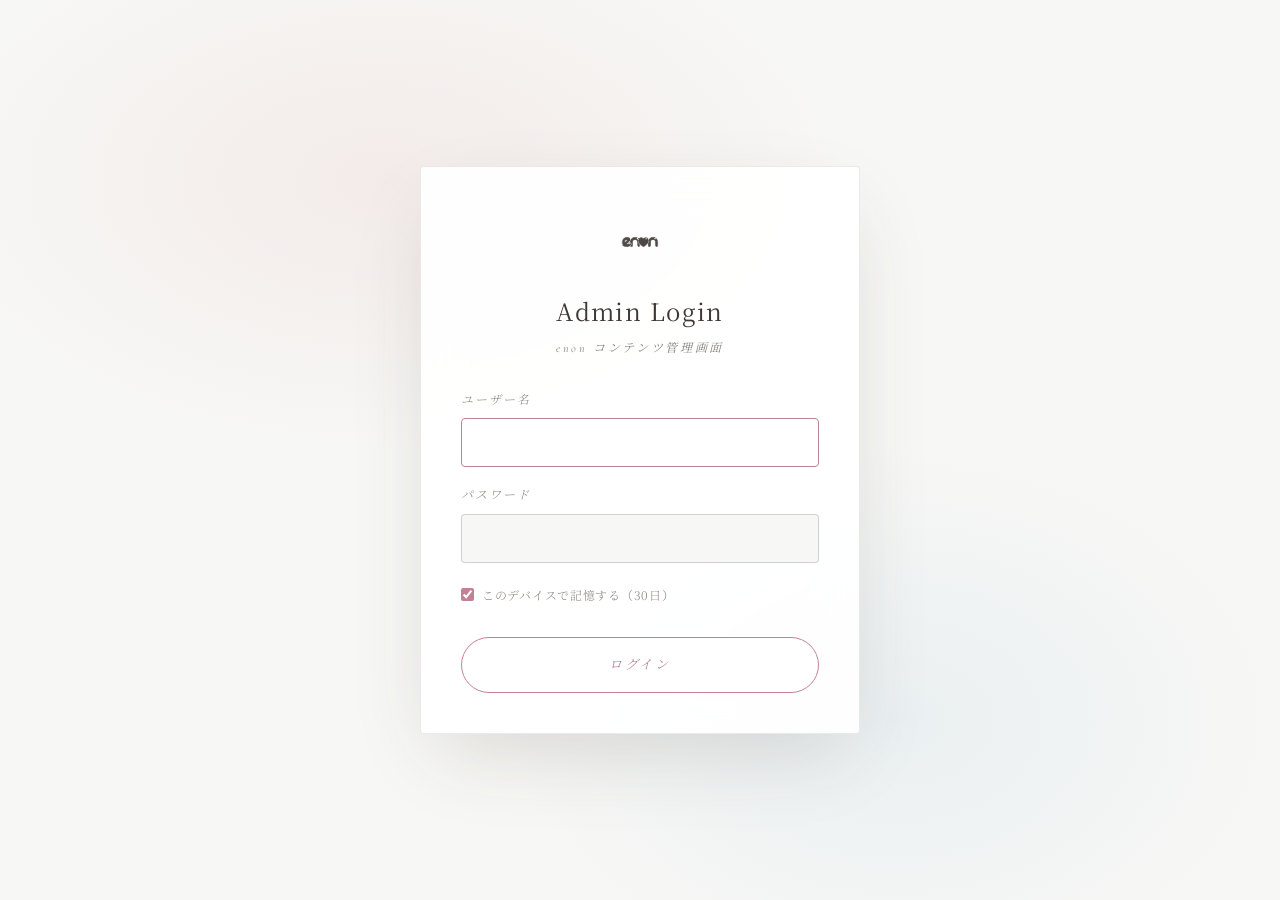
==== commit 5f388716: "Add favicon set (cropped 'e' from logo)" ====
--- a/admin/index.html
+++ b/admin/index.html
@@ -5,7 +5,7 @@
 <meta name="viewport" content="width=device-width,initial-scale=1">
 <title>enon Admin | コンテンツ管理</title>
 <meta name="robots" content="noindex,nofollow">
-<link rel="icon" type="image/png" href="../images/logo.png">
+<link rel="icon" type="image/png" href="../images/favicon.png">
 <link rel="stylesheet" href="admin.css">
 </head>
 <body class="a-locked">
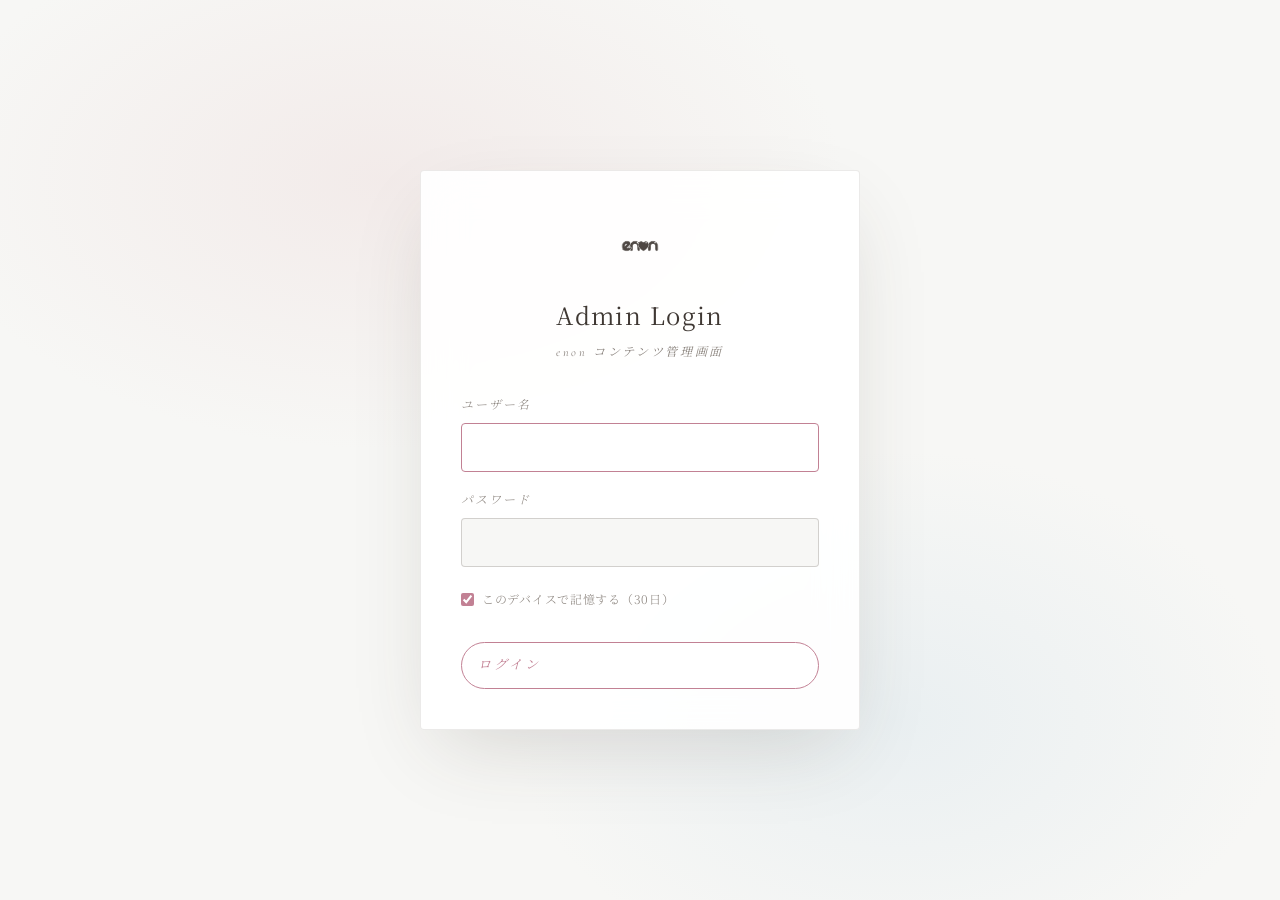
==== commit 6cbd672b: "Admin: add 'View site' button in header" ====
--- a/admin/index.html
+++ b/admin/index.html
@@ -44,6 +44,7 @@
     </div>
   </div>
   <div class="a-header__actions">
+    <a class="a-btn a-btn--ghost" id="viewSiteBtn" href="../" target="_blank" rel="noopener" title="公開中のサイトを別タブで開く">🌐 サイトを見る</a>
     <button class="a-btn a-btn--ghost" id="loadFromFileBtn" title="公開中のcontent.jsonに戻す">再読み込み</button>
     <button class="a-btn a-btn--ghost" id="importBtn" title="JSONファイルを読み込む">JSON読み込み</button>
     <button class="a-btn a-btn--ghost" id="previewBtn">プレビュー</button>
--- a/admin/admin.css
+++ b/admin/admin.css
@@ -91,14 +91,17 @@
 
 /* ---------- BUTTONS ---------- */
 .a-btn{
+  display:inline-flex;align-items:center;gap:6px;
   border:1px solid var(--a-line-strong);
   background:rgba(255,255,255,.6);color:var(--a-text);
   padding:10px 20px;border-radius:999px;
   font-family:var(--serif-en);font-style:italic;font-weight:400;
   font-size:12px;letter-spacing:.18em;
+  text-decoration:none;line-height:1;
   transition:all .5s cubic-bezier(.25,.8,.25,1);
   white-space:nowrap;
 }
+.a-btn:hover{opacity:1}
 .a-btn:hover{
   border-color:var(--a-accent-2);background:var(--a-accent-soft);
   color:var(--a-text);
